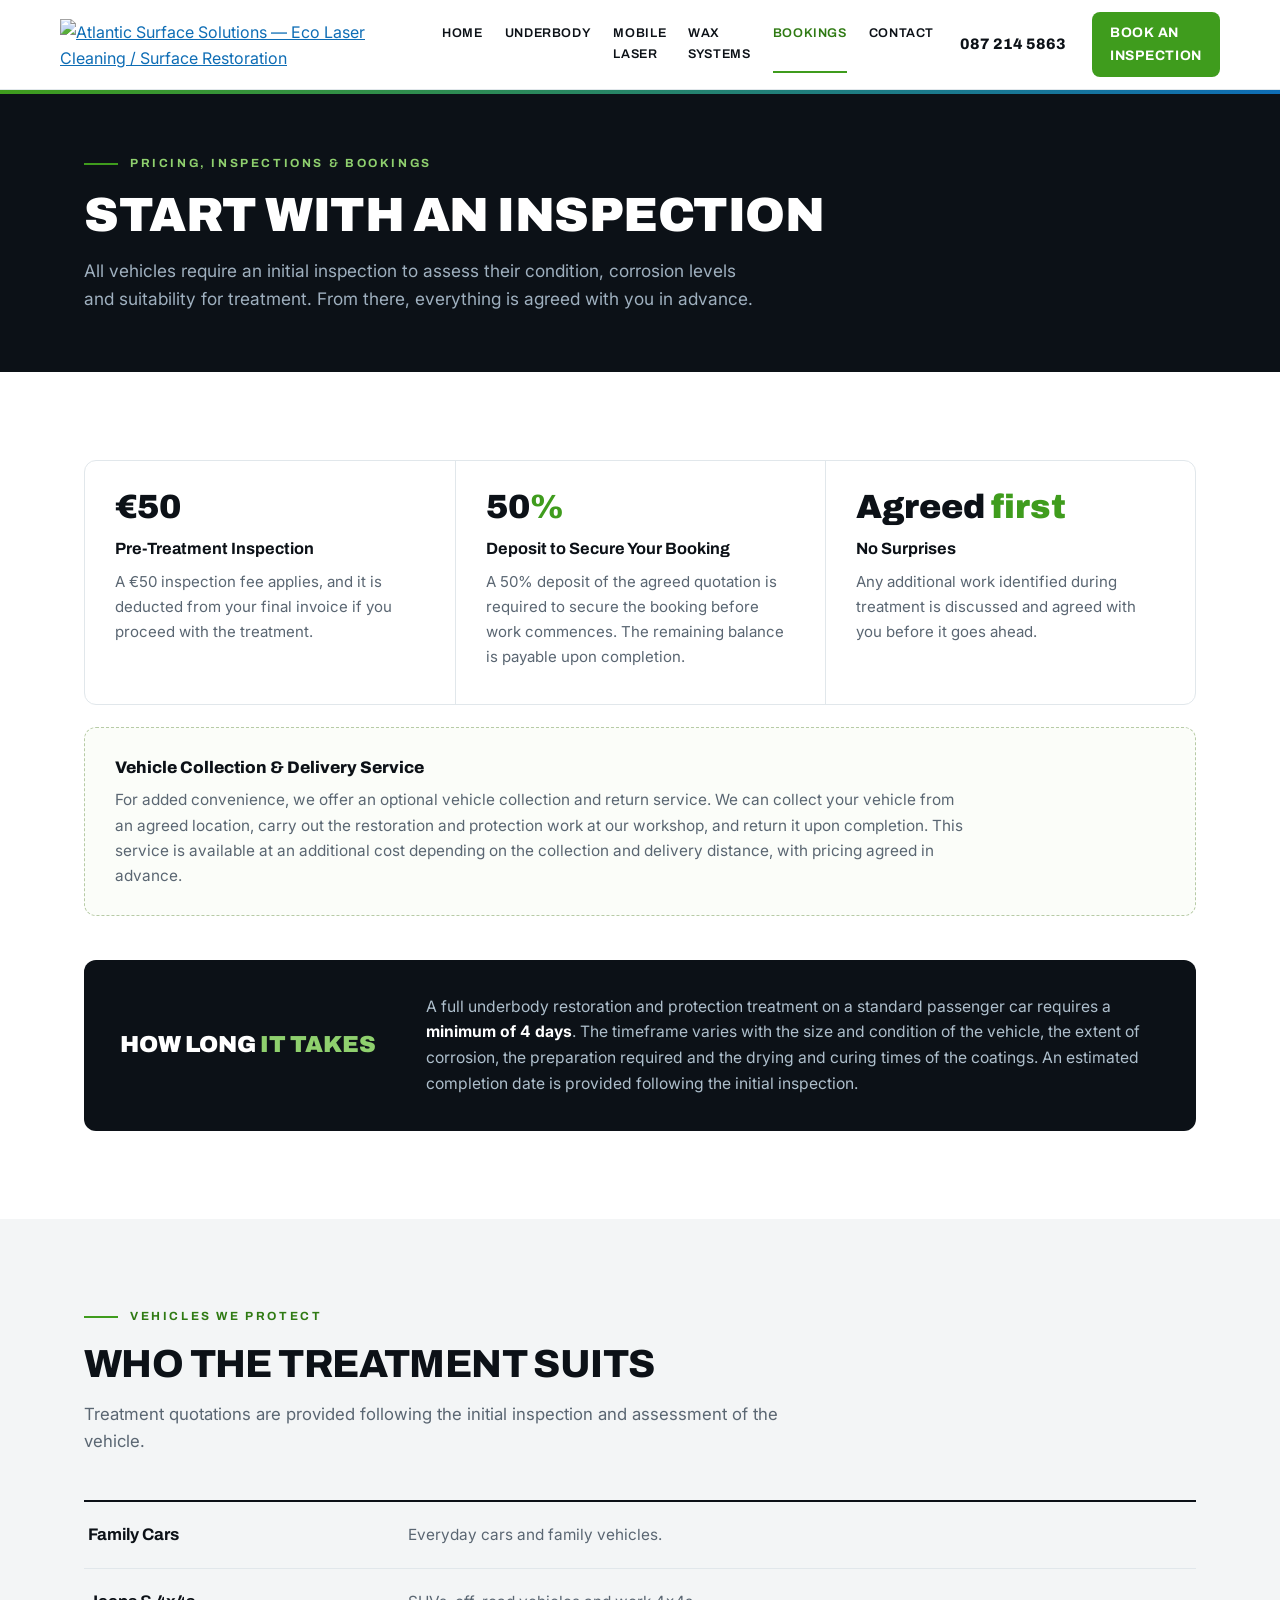
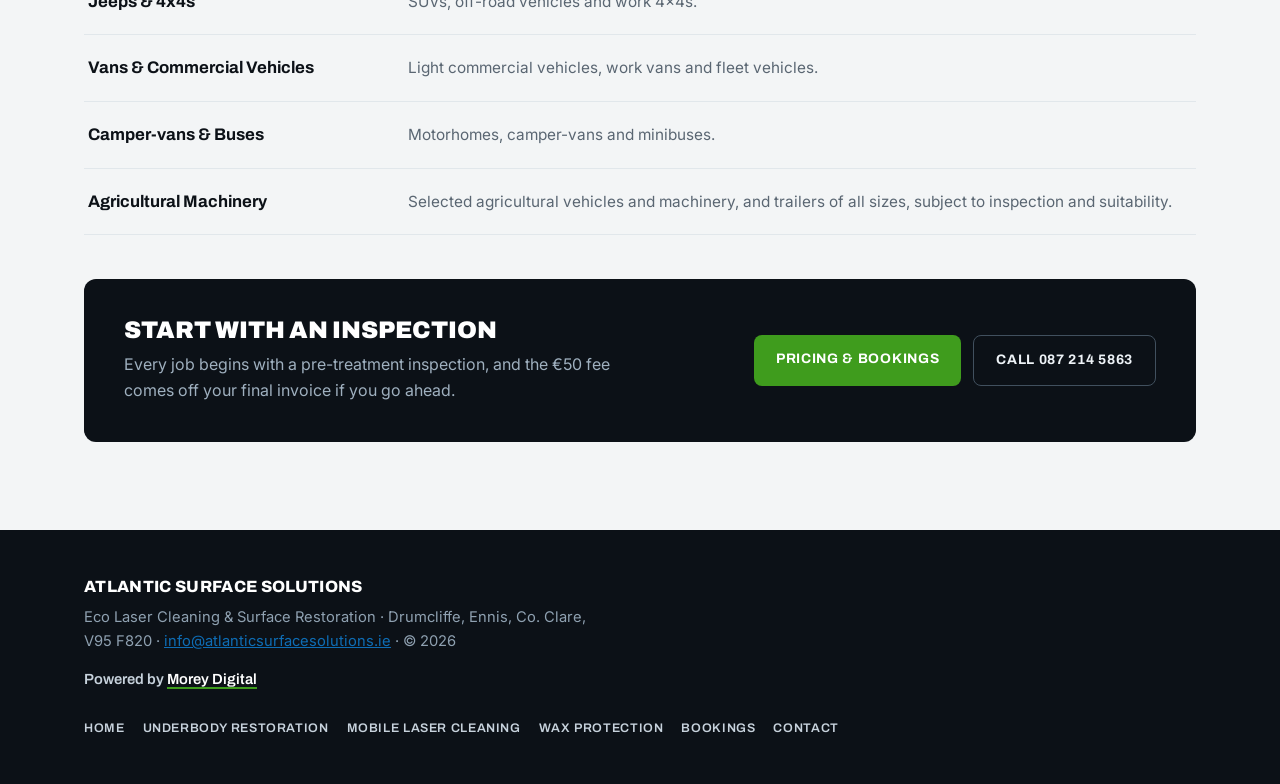
==== bookings.html @ b3c64bed "Add files via upload" ====
<!DOCTYPE html>
<html lang="en">
<head>
<meta charset="UTF-8" />
<meta name="viewport" content="width=device-width, initial-scale=1.0" />
<title>Pricing, Inspections & Bookings | Atlantic Surface Solutions</title>
<meta name="description" content="Start with a €50 pre-treatment inspection, deducted from your final invoice if you proceed. 50% deposit to secure your booking, balance on completion, and optional vehicle collection and delivery." />
<link rel="icon" href="assets/favicon.png" />
<link rel="preconnect" href="https://fonts.googleapis.com" />
<link rel="preconnect" href="https://fonts.gstatic.com" crossorigin />
<link href="https://fonts.googleapis.com/css2?family=Archivo:wght@600;700;800;900&family=Inter:wght@400;500;600&display=swap" rel="stylesheet" />
<link rel="stylesheet" href="styles.css" />
</head>
<body>

<header>
  <div class="wrap header-in">
    <a class="logo-link" href="index.html" aria-label="Atlantic Surface Solutions home">
      <img src="assets/logo.png" alt="Atlantic Surface Solutions — Eco Laser Cleaning / Surface Restoration" />
    </a>
    <div class="header-right">
      <nav>
        <a href="index.html">Home</a>
        <a href="underbody-restoration.html">Underbody</a>
        <a href="mobile-laser-cleaning.html">Mobile Laser</a>
        <a href="wax-protection.html">Wax Systems</a>
        <a href="bookings.html" class="active">Bookings</a>
        <a href="contact.html">Contact</a>
      </nav>
      <a class="header-call" href="tel:+353872145863">087 214 5863</a>
      <a class="btn btn-green btn-sm" href="bookings.html">Book an Inspection</a>
    </div>
  </div>
</header>

<main>

  <div class="page-hero">
    <div class="wrap">
      <div class="kicker">Pricing, Inspections &amp; Bookings</div>
      <h1>Start With an Inspection</h1>
      <p>All vehicles require an initial inspection to assess their condition, corrosion levels and suitability for treatment. From there, everything is agreed with you in advance.</p>
    </div>
  </div>

  <section>
    <div class="wrap">
      <div class="book-grid">
        <div class="book-cell">
          <div class="big">€50</div>
          <h3>Pre-Treatment Inspection</h3>
          <p>A €50 inspection fee applies, and it is deducted from your final invoice if you proceed with the treatment.</p>
        </div>
        <div class="book-cell">
          <div class="big">50<span>%</span></div>
          <h3>Deposit to Secure Your Booking</h3>
          <p>A 50% deposit of the agreed quotation is required to secure the booking before work commences. The remaining balance is payable upon completion.</p>
        </div>
        <div class="book-cell">
          <div class="big">Agreed <span>first</span></div>
          <h3>No Surprises</h3>
          <p>Any additional work identified during treatment is discussed and agreed with you before it goes ahead.</p>
        </div>
      </div>
      <div class="collect">
        <h3>Vehicle Collection &amp; Delivery Service</h3>
        <p>For added convenience, we offer an optional vehicle collection and return service. We can collect your vehicle from an agreed location, carry out the restoration and protection work at our workshop, and return it upon completion. This service is available at an additional cost depending on the collection and delivery distance, with pricing agreed in advance.</p>
      </div>
      <div class="time-band">
        <h3>How long <span>it takes</span></h3>
        <p>A full underbody restoration and protection treatment on a standard passenger car requires a <strong>minimum of 4 days</strong>. The timeframe varies with the size and condition of the vehicle, the extent of corrosion, the preparation required and the drying and curing times of the coatings. An estimated completion date is provided following the initial inspection.</p>
      </div>
    </div>
  </section>

  <section class="mist">
    <div class="wrap">
      <div class="section-head">
        <div class="kicker">Vehicles We Protect</div>
        <h2>Who the treatment suits</h2>
        <p>Treatment quotations are provided following the initial inspection and assessment of the vehicle.</p>
      </div>
      <div class="veh-list">
        <div class="veh-row"><h3>Family Cars</h3><p>Everyday cars and family vehicles.</p></div>
        <div class="veh-row"><h3>Jeeps &amp; 4x4s</h3><p>SUVs, off-road vehicles and work 4x4s.</p></div>
        <div class="veh-row"><h3>Vans &amp; Commercial Vehicles</h3><p>Light commercial vehicles, work vans and fleet vehicles.</p></div>
        <div class="veh-row"><h3>Camper-vans &amp; Buses</h3><p>Motorhomes, camper-vans and minibuses.</p></div>
        <div class="veh-row"><h3>Agricultural Machinery</h3><p>Selected agricultural vehicles and machinery, and trailers of all sizes, subject to inspection and suitability.</p></div>
      </div>
      <div style="margin-top:44px">
      <div class="cta-band">
        <div>
          <h3>Start with an inspection</h3>
          <p>Every job begins with a pre-treatment inspection, and the €50 fee comes off your final invoice if you go ahead.</p>
        </div>
        <div class="cta-actions">
          <a class="btn btn-green" href="bookings.html">Pricing &amp; Bookings</a>
          <a class="btn btn-outline" href="tel:+353872145863">Call 087 214 5863</a>
        </div>
      </div>
      </div>
    </div>
  </section>

</main>

<footer>
  <div class="wrap footer-in">
    <div>
      <div class="footer-brand">ATLANTIC SURFACE SOLUTIONS</div>
      <div class="footer-sub">Eco Laser Cleaning &amp; Surface Restoration · Drumcliffe, Ennis, Co. Clare, V95 F820 · <a href="mailto:info@atlanticsurfacesolutions.ie">info@atlanticsurfacesolutions.ie</a> · © 2026</div>
      <div class="powered">Powered by <a href="https://moreydigital.ie" target="_blank" rel="noopener">Morey Digital</a></div>
    </div>
    <nav class="footer-nav">
      <a href="index.html">Home</a>
      <a href="underbody-restoration.html">Underbody Restoration</a>
      <a href="mobile-laser-cleaning.html">Mobile Laser Cleaning</a>
      <a href="wax-protection.html">Wax Protection</a>
      <a href="bookings.html">Bookings</a>
      <a href="contact.html">Contact</a>
    </nav>
  </div>
</footer>

</body>
</html>
---- styles.css ----
:root{
  --ink:#0c1117;
  --ink-2:#12181f;
  --paper:#ffffff;
  --mist:#f3f5f6;
  --line:#e1e7eb;
  --line-dark:#26313c;
  --blue:#0e6db5;
  --blue-bright:#4aa8e0;
  --green:#3f9c1d;
  --green-d:#2f7a13;
  --green-bright:#8fd06e;
  --text:#2b333c;
  --muted:#5a6672;
  --maxw:1160px;
}
*{margin:0;padding:0;box-sizing:border-box}
html{scroll-behavior:smooth}
body{font-family:'Inter',system-ui,-apple-system,'Segoe UI',sans-serif;color:var(--text);line-height:1.65;background:var(--paper);-webkit-font-smoothing:antialiased}
h1,h2,h3{font-family:'Archivo',system-ui,sans-serif;color:var(--ink)}
img{display:block;max-width:100%}
a{color:var(--blue)}
.wrap{max-width:var(--maxw);margin:0 auto;padding:0 24px}
section{padding:88px 0}
.kicker{display:flex;align-items:center;gap:12px;font-family:'Archivo',sans-serif;font-weight:700;font-size:.74rem;letter-spacing:.22em;text-transform:uppercase;color:var(--green-d);margin-bottom:16px}
.kicker::before{content:"";width:34px;height:2px;background:var(--green)}
.section-head{max-width:700px;margin-bottom:44px}
.section-head h2{font-size:clamp(1.75rem,3.6vw,2.45rem);font-weight:800;letter-spacing:-.015em;line-height:1.12;text-transform:uppercase}
.section-head p{color:var(--muted);font-size:1.05rem;margin-top:14px}
.mist{background:var(--mist)}

/* Header */
header{position:sticky;top:0;z-index:60;background:rgba(255,255,255,.98);border-bottom:1px solid var(--line)}
.header-in{display:flex;align-items:center;justify-content:space-between;gap:20px;padding:12px 0}
.logo-link img{height:52px;width:auto}
.header-right{display:flex;align-items:center;gap:26px}
nav{display:flex;gap:22px}
nav a{font-family:'Archivo',sans-serif;font-weight:600;font-size:.79rem;letter-spacing:.05em;text-transform:uppercase;color:var(--ink);text-decoration:none;padding:6px 0;border-bottom:2px solid transparent}
nav a:hover{border-bottom-color:var(--green)}
nav a.active{border-bottom-color:var(--green);color:var(--green-d)}
.header-call{font-family:'Archivo',sans-serif;font-weight:800;font-size:.95rem;color:var(--ink);text-decoration:none;white-space:nowrap}
.header-call:hover{color:var(--blue)}
.btn{display:inline-block;font-family:'Archivo',sans-serif;font-weight:700;font-size:.86rem;letter-spacing:.05em;text-transform:uppercase;text-decoration:none;padding:13px 22px;border-radius:8px;transition:background .15s ease,color .15s ease,border-color .15s ease}
.btn-green{background:var(--green);color:#fff}
.btn-green:hover{background:var(--green-d)}
.btn-sm{padding:10px 18px}
.btn-outline{border:1.5px solid #41505e;color:#eef3f7}
.btn-outline:hover{border-color:var(--green-bright);color:#fff}
.btn-dark{background:var(--ink);color:#fff}
.btn-dark:hover{background:var(--ink-2)}
@media (max-width:1060px){ nav{display:none} }
@media (max-width:560px){ .header-call{display:none} .logo-link img{height:42px} }

/* Hero (home) */
.hero{background:var(--ink);color:#c7d2dc;position:relative}
.hero::before{content:"";position:absolute;top:0;left:0;right:0;height:4px;background:linear-gradient(90deg,var(--green) 0%,var(--blue) 100%)}
.hero-grid{display:grid;grid-template-columns:1.02fr .98fr;gap:52px;align-items:center;padding:72px 0 64px}
@media (max-width:920px){ .hero-grid{grid-template-columns:1fr;padding:56px 0 48px} }
.hero .kicker{color:var(--green-bright)}
.hero h1{color:#fff;font-size:clamp(2.3rem,4.6vw,3.5rem);font-weight:900;letter-spacing:-.01em;line-height:1.04;text-transform:uppercase;margin-bottom:20px}
.hero h1 .g{color:var(--green-bright)}
.hero h1 .b{color:var(--blue-bright)}
.hero .lede{font-size:1.14rem;color:#e6edf3;margin-bottom:14px;max-width:540px}
.hero p.body{color:#9fb0bf;max-width:540px;margin-bottom:30px}
.cta-row{display:flex;gap:12px;flex-wrap:wrap}
.hero-photo-frame{position:relative}
.hero-photo-frame::after{content:"";position:absolute;inset:0;transform:translate(14px,14px);border:2px solid var(--green);border-radius:12px;z-index:0}
.hero-photo{position:relative;z-index:1;width:100%;height:100%;max-height:480px;object-fit:cover;border-radius:12px}
.hero-stats{display:flex;border-top:1px solid var(--line-dark);padding:26px 0 34px;flex-wrap:wrap}
.stat{flex:1;min-width:180px;padding-right:28px}
.stat + .stat{border-left:1px solid var(--line-dark);padding-left:28px}
@media (max-width:700px){ .stat + .stat{border-left:none;padding-left:0} .stat{padding-bottom:14px} }
.stat .num{font-family:'Archivo',sans-serif;font-weight:900;font-size:1.65rem;color:#fff;line-height:1.1}
.stat .num em{font-style:normal;color:var(--green-bright)}
.stat .lbl{font-size:.88rem;color:#8fa1b1;margin-top:3px}

/* Page hero (inner pages) */
.page-hero{background:var(--ink);color:#c7d2dc;position:relative;padding:64px 0 58px}
.page-hero::before{content:"";position:absolute;top:0;left:0;right:0;height:4px;background:linear-gradient(90deg,var(--green) 0%,var(--blue) 100%)}
.page-hero .kicker{color:var(--green-bright)}
.page-hero h1{color:#fff;font-size:clamp(2rem,4.2vw,3rem);font-weight:900;letter-spacing:-.01em;line-height:1.06;text-transform:uppercase;margin-bottom:16px;max-width:820px}
.page-hero p{color:#9fb0bf;font-size:1.08rem;max-width:680px}
.page-hero-grid{display:grid;grid-template-columns:1.05fr .95fr;gap:48px;align-items:center}
@media (max-width:920px){ .page-hero-grid{grid-template-columns:1fr} }
.page-hero-photo{width:100%;height:300px;object-fit:cover;border-radius:12px;border:1px solid var(--line-dark)}

/* Why */
.why-grid{display:grid;grid-template-columns:repeat(4,1fr);border:1px solid var(--line);border-radius:12px;overflow:hidden}
@media (max-width:960px){.why-grid{grid-template-columns:repeat(2,1fr)}}
@media (max-width:560px){.why-grid{grid-template-columns:1fr}}
.why-cell{padding:28px 26px;background:#fff}
.why-cell + .why-cell{border-left:1px solid var(--line)}
@media (max-width:960px){ .why-cell + .why-cell{border-left:none} .why-cell{border-top:1px solid var(--line)} .why-cell:nth-child(-n+2){border-top:none} .why-cell:nth-child(even){border-left:1px solid var(--line)} }
@media (max-width:560px){ .why-cell{border-top:1px solid var(--line)} .why-cell:first-child{border-top:none} .why-cell:nth-child(even){border-left:none} }
.why-cell svg{width:30px;height:30px;stroke:var(--green-d);margin-bottom:14px}
.why-cell h3{font-size:1rem;font-weight:700;margin-bottom:7px}
.why-cell p{font-size:.93rem;color:var(--muted)}

/* Services */
.svc-grid{display:grid;grid-template-columns:1fr 1fr;gap:26px}
@media (max-width:880px){.svc-grid{grid-template-columns:1fr}}
.svc{background:#fff;border:1px solid var(--line);border-radius:12px;overflow:hidden}
.svc-photo{width:100%;height:230px;object-fit:cover}
.svc-body{padding:28px 30px 32px}
.svc .tag{display:inline-block;font-family:'Archivo',sans-serif;font-weight:700;font-size:.7rem;letter-spacing:.16em;text-transform:uppercase;padding:5px 11px;border-radius:5px;margin-bottom:13px}
.tag-workshop{background:#e9f4e2;color:var(--green-d)}
.tag-mobile{background:#e4f0f9;color:var(--blue)}
.svc h3{font-size:1.32rem;font-weight:800;letter-spacing:-.01em;margin-bottom:8px}
.svc-body > p{color:var(--muted);margin-bottom:18px;font-size:.98rem}
.checklist{list-style:none}
.checklist li{padding:8px 0 8px 30px;position:relative;border-bottom:1px solid #eef1f3;font-size:.97rem}
.checklist li:last-child{border-bottom:none}
.checklist li::before{content:"";position:absolute;left:0;top:11px;width:17px;height:17px;background:url("data:image/svg+xml,%3Csvg xmlns='http://www.w3.org/2000/svg' viewBox='0 0 24 24' fill='none' stroke='%233f9c1d' stroke-width='3.4' stroke-linecap='round' stroke-linejoin='round'%3E%3Cpath d='M4 12.5l5 5L20 6.5'/%3E%3C/svg%3E") no-repeat center/contain}
.more-link{display:inline-block;margin-top:18px;font-family:'Archivo',sans-serif;font-weight:700;font-size:.84rem;letter-spacing:.05em;text-transform:uppercase;color:var(--green-d);text-decoration:none}
.more-link:hover{color:var(--ink)}

/* Process */
.process-grid{display:grid;grid-template-columns:.85fr 1.15fr;gap:56px;align-items:start}
@media (max-width:920px){.process-grid{grid-template-columns:1fr}}
.process-side{position:sticky;top:96px}
@media (max-width:920px){.process-side{position:static}}
.cert{margin-top:26px;background:var(--ink);color:#c7d2dc;border-radius:12px;padding:26px 28px}
.cert h3{color:#fff;font-size:1.08rem;font-weight:800;margin-bottom:9px}
.cert h3 span{color:var(--green-bright)}
.cert p{font-size:.95rem}
.cert p + p{margin-top:9px}
.steps{border-top:1px solid var(--line)}
.step{display:flex;gap:22px;padding:20px 4px;border-bottom:1px solid var(--line);align-items:baseline}
.step-num{font-family:'Archivo',sans-serif;font-weight:900;font-size:1.45rem;color:var(--green);line-height:1;min-width:52px}
.step h3{font-size:1.03rem;font-weight:700;margin-bottom:3px}
.step p{font-size:.94rem;color:var(--muted)}

/* Wax */
.wax-grid{display:grid;grid-template-columns:repeat(3,1fr);border-top:2px solid var(--ink)}
@media (max-width:880px){.wax-grid{grid-template-columns:1fr}}
.wax-cell{padding:28px 28px 8px 0}
.wax-cell + .wax-cell{border-left:1px solid var(--line);padding-left:28px}
@media (max-width:880px){ .wax-cell + .wax-cell{border-left:none;padding-left:0;border-top:1px solid var(--line)} }
.wax-cell .stage-num{font-family:'Archivo',sans-serif;font-weight:900;font-size:2rem;color:var(--line);line-height:1}
.wax-cell .stage{font-family:'Archivo',sans-serif;font-weight:700;font-size:.72rem;letter-spacing:.16em;text-transform:uppercase;color:var(--green-d);margin:10px 0 6px}
.wax-cell h3{font-size:1.14rem;font-weight:800;margin-bottom:9px}
.wax-cell p{font-size:.95rem;color:var(--muted)}
.note-grid{display:grid;grid-template-columns:1fr 1fr;gap:26px;margin-top:42px}
@media (max-width:760px){.note-grid{grid-template-columns:1fr}}
.note{background:#fff;border:1px solid var(--line);border-radius:12px;padding:26px 28px}
.note.plain{background:var(--mist);border:none}
.note h3{font-size:1.05rem;font-weight:800;margin-bottom:9px}
.note p{font-size:.95rem;color:var(--muted)}
.note p + p{margin-top:9px}
.note strong{color:var(--ink)}

/* Vehicles */
.veh-list{border-top:2px solid var(--ink)}
.veh-row{display:grid;grid-template-columns:300px 1fr;gap:20px;padding:19px 4px;border-bottom:1px solid var(--line);align-items:baseline}
@media (max-width:700px){.veh-row{grid-template-columns:1fr;gap:2px}}
.veh-row h3{font-size:1.05rem;font-weight:700}
.veh-row p{color:var(--muted);font-size:.96rem}
.time-band{margin-top:44px;background:var(--ink);border-radius:12px;padding:34px 36px;display:grid;grid-template-columns:280px 1fr;gap:26px;align-items:center}
@media (max-width:760px){.time-band{grid-template-columns:1fr}}
.time-band h3{color:#fff;font-size:1.45rem;font-weight:900;text-transform:uppercase;line-height:1.15}
.time-band h3 span{color:var(--green-bright)}
.time-band p{color:#aebfcc;font-size:.98rem}
.time-band strong{color:#fff}

/* Bookings */
.book-grid{display:grid;grid-template-columns:repeat(3,1fr);border:1px solid var(--line);border-radius:12px;overflow:hidden;background:#fff}
@media (max-width:880px){.book-grid{grid-template-columns:1fr}}
.book-cell{padding:30px 30px 34px}
.book-cell + .book-cell{border-left:1px solid var(--line)}
@media (max-width:880px){ .book-cell + .book-cell{border-left:none;border-top:1px solid var(--line)} }
.book-cell .big{font-family:'Archivo',sans-serif;font-weight:900;font-size:2.1rem;color:var(--ink);line-height:1;margin-bottom:12px}
.book-cell .big span{color:var(--green)}
.book-cell h3{font-size:1.02rem;font-weight:700;margin-bottom:7px}
.book-cell p{font-size:.94rem;color:var(--muted)}
.collect{margin-top:22px;border:1.5px dashed #b7cba6;border-radius:12px;padding:26px 30px;background:#fbfdf9}
.collect h3{font-size:1.05rem;font-weight:800;margin-bottom:6px}
.collect p{color:var(--muted);font-size:.96rem;max-width:860px}

/* CTA band */
.cta-band{background:var(--ink);border-radius:12px;padding:38px 40px;display:flex;justify-content:space-between;align-items:center;gap:24px;flex-wrap:wrap}
.cta-band h3{color:#fff;font-size:1.5rem;font-weight:900;text-transform:uppercase;line-height:1.15}
.cta-band p{color:#9fb0bf;margin-top:6px;max-width:520px}
.cta-band .cta-actions{display:flex;gap:12px;flex-wrap:wrap}

/* Contact */
.contact-grid{display:grid;grid-template-columns:1fr 1fr;gap:26px}
@media (max-width:760px){.contact-grid{grid-template-columns:1fr}}
.contact-card{background:var(--ink);color:#c7d2dc;border-radius:12px;padding:34px}
.contact-card h3{color:#fff;font-size:1.25rem;font-weight:800;margin-bottom:16px}
.contact-card .addr{font-size:1.06rem;color:#fff;font-weight:600;line-height:1.55;margin-bottom:16px}
.contact-card .call-line{font-size:1.02rem;margin-bottom:16px}
.contact-card a{color:var(--green-bright);font-weight:700;text-decoration:none}
.contact-card a:hover{color:#fff}
.contact-card p.note{font-size:.95rem;color:#9fb0bf}
.contact-side{background:var(--mist);border-radius:12px;padding:34px}
.contact-side h3{font-size:1.12rem;font-weight:800;margin-bottom:14px}
.next-steps{list-style:none;counter-reset:ns}
.next-steps li{counter-increment:ns;padding:10px 0 10px 44px;position:relative;color:var(--muted);font-size:.96rem;border-bottom:1px solid var(--line)}
.next-steps li:last-child{border-bottom:none}
.next-steps li::before{content:counter(ns);position:absolute;left:0;top:9px;width:28px;height:28px;border-radius:50%;background:var(--ink);color:#fff;font-family:'Archivo',sans-serif;font-weight:800;font-size:.85rem;display:flex;align-items:center;justify-content:center}

/* Two-column text */
.two-col{display:grid;grid-template-columns:1fr 1fr;gap:26px}
@media (max-width:760px){.two-col{grid-template-columns:1fr}}
.prose p{color:var(--muted);font-size:1rem}
.prose p + p{margin-top:12px}
.prose strong{color:var(--ink)}

/* Footer */
footer{background:var(--ink);color:#8fa1b1;padding:44px 0 38px;font-size:.92rem}
.footer-in{display:flex;justify-content:space-between;gap:18px;flex-wrap:wrap;align-items:flex-start}
.footer-brand{font-family:'Archivo',sans-serif;font-weight:800;color:#fff;font-size:1.02rem;letter-spacing:.02em}
.footer-sub{margin-top:4px;max-width:520px}
.footer-nav{display:flex;gap:18px;flex-wrap:wrap;margin-top:2px}
.footer-nav a{color:#c7d2dc;text-decoration:none;font-family:'Archivo',sans-serif;font-weight:600;font-size:.78rem;letter-spacing:.05em;text-transform:uppercase}
.footer-nav a:hover{color:#fff}
.powered{font-family:'Archivo',sans-serif;font-weight:600;color:#c7d2dc;margin-top:14px}
.powered a{color:#fff;text-decoration:none;border-bottom:2px solid var(--green)}
.powered a:hover{color:var(--green-bright)}
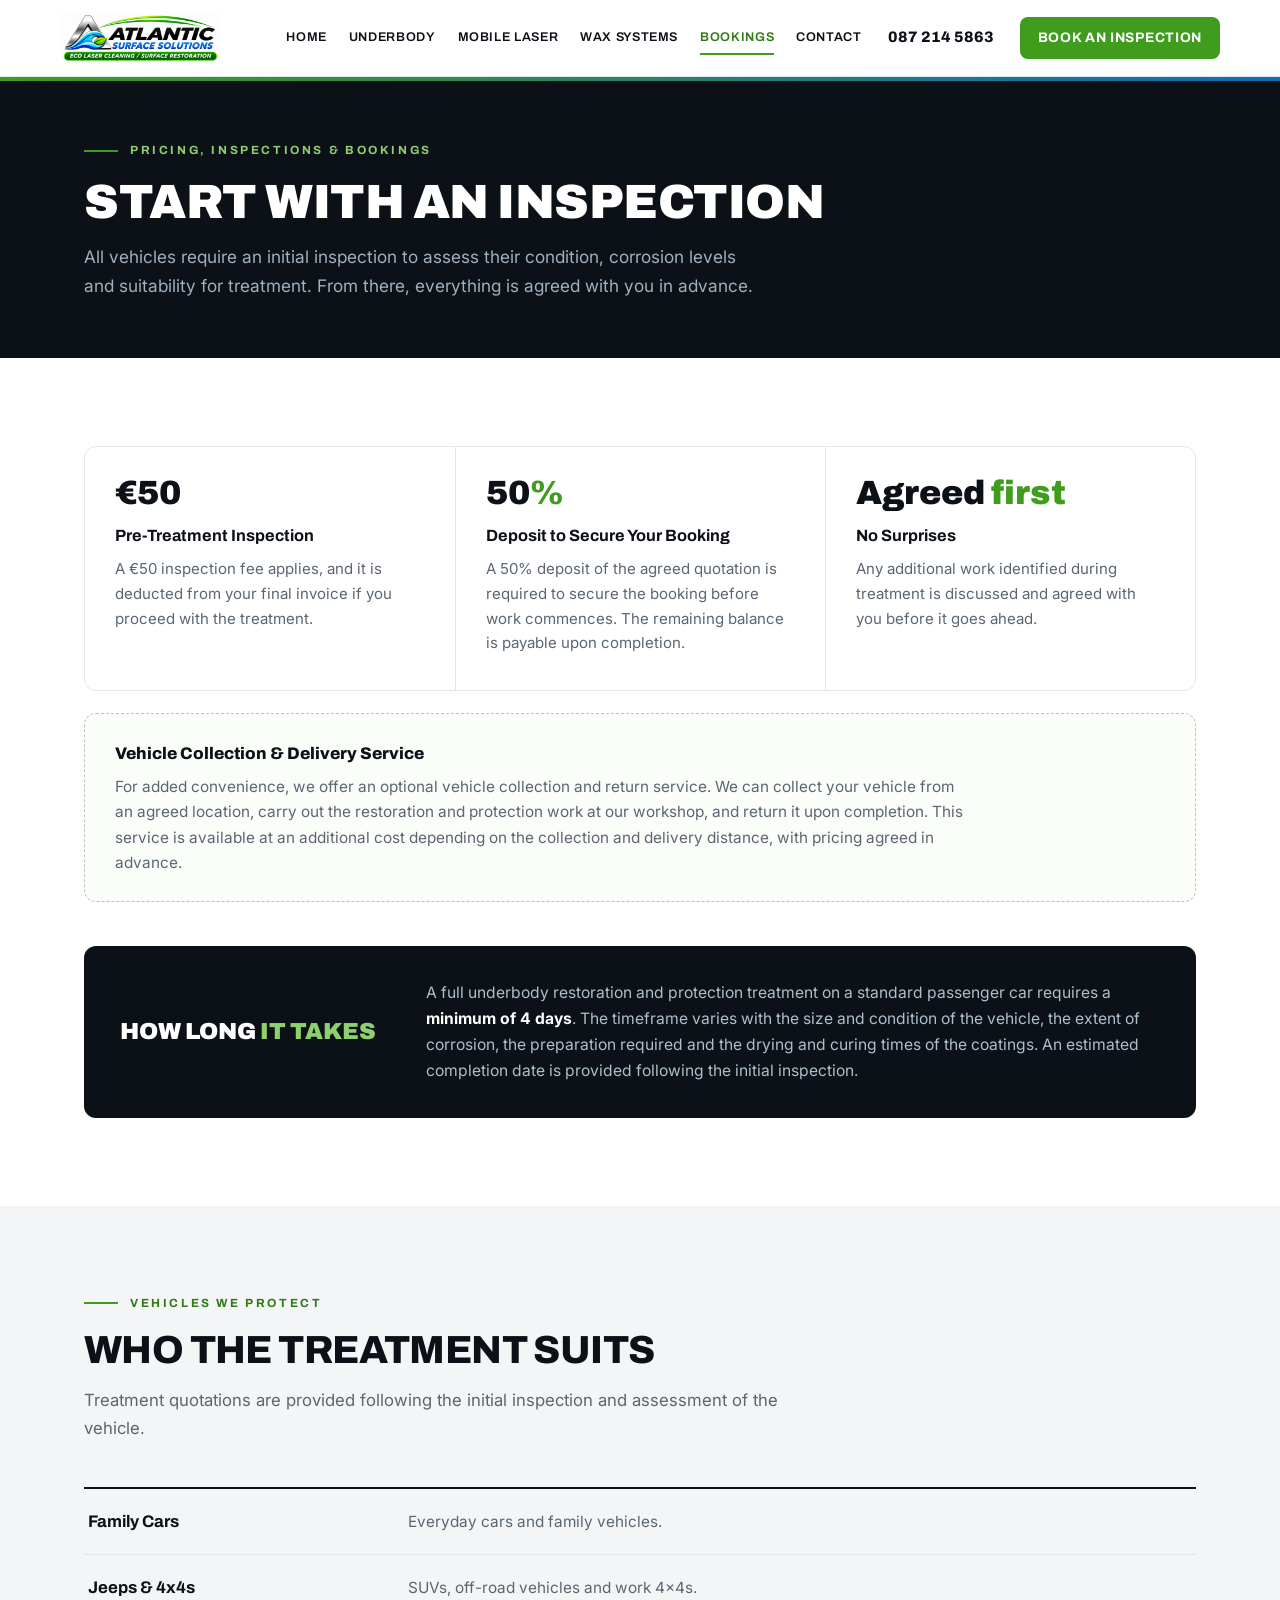
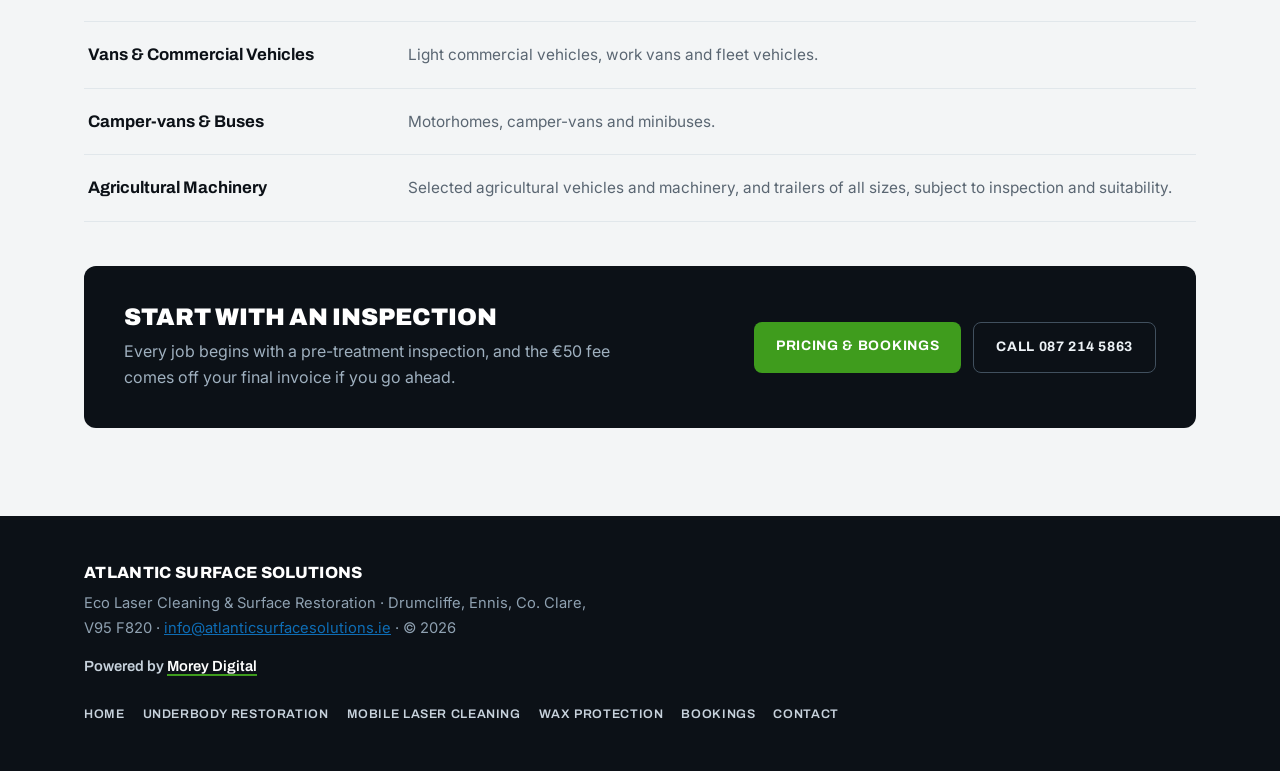
==== commit 73490f45: "Add files via upload" ====
--- a/bookings.html
+++ b/bookings.html
@@ -19,7 +19,7 @@
       <img src="assets/logo.png" alt="Atlantic Surface Solutions — Eco Laser Cleaning / Surface Restoration" />
     </a>
     <div class="header-right">
-      <nav>
+      <nav id="siteNav">
         <a href="index.html">Home</a>
         <a href="underbody-restoration.html">Underbody</a>
         <a href="mobile-laser-cleaning.html">Mobile Laser</a>
@@ -27,6 +27,7 @@
         <a href="bookings.html" class="active">Bookings</a>
         <a href="contact.html">Contact</a>
       </nav>
+      <button class="menu-btn" type="button" aria-label="Open menu" aria-expanded="false" aria-controls="siteNav"><span></span><span></span><span></span></button>
       <a class="header-call" href="tel:+353872145863">087 214 5863</a>
       <a class="btn btn-green btn-sm" href="bookings.html">Book an Inspection</a>
     </div>
@@ -122,5 +123,24 @@
   </div>
 </footer>
 
+<script>
+(function () {
+  var btn = document.querySelector('.menu-btn'), hdr = document.querySelector('header');
+  if (!btn || !hdr) return;
+  btn.addEventListener('click', function () {
+    var open = hdr.classList.toggle('open');
+    btn.setAttribute('aria-expanded', open ? 'true' : 'false');
+    btn.setAttribute('aria-label', open ? 'Close menu' : 'Open menu');
+  });
+  hdr.querySelectorAll('nav a').forEach(function (a) {
+    a.addEventListener('click', function () {
+      hdr.classList.remove('open');
+      btn.setAttribute('aria-expanded', 'false');
+      btn.setAttribute('aria-label', 'Open menu');
+    });
+  });
+})();
+</script>
+
 </body>
 </html>
--- a/styles.css
+++ b/styles.css
@@ -40,6 +40,11 @@
 nav a.active{border-bottom-color:var(--green);color:var(--green-d)}
 .header-call{font-family:'Archivo',sans-serif;font-weight:800;font-size:.95rem;color:var(--ink);text-decoration:none;white-space:nowrap}
 .header-call:hover{color:var(--blue)}
+.menu-btn{display:none;background:none;border:0;cursor:pointer;padding:10px 2px}
+.menu-btn span{display:block;width:24px;height:2px;background:var(--ink);margin:5px 0;transition:transform .18s ease,opacity .18s ease}
+header.open .menu-btn span:nth-child(1){transform:translateY(7px) rotate(45deg)}
+header.open .menu-btn span:nth-child(2){opacity:0}
+header.open .menu-btn span:nth-child(3){transform:translateY(-7px) rotate(-45deg)}
 .btn{display:inline-block;font-family:'Archivo',sans-serif;font-weight:700;font-size:.86rem;letter-spacing:.05em;text-transform:uppercase;text-decoration:none;padding:13px 22px;border-radius:8px;transition:background .15s ease,color .15s ease,border-color .15s ease}
 .btn-green{background:var(--green);color:#fff}
 .btn-green:hover{background:var(--green-d)}
@@ -48,8 +53,14 @@
 .btn-outline:hover{border-color:var(--green-bright);color:#fff}
 .btn-dark{background:var(--ink);color:#fff}
 .btn-dark:hover{background:var(--ink-2)}
-@media (max-width:1060px){ nav{display:none} }
-@media (max-width:560px){ .header-call{display:none} .logo-link img{height:42px} }
+@media (max-width:1060px){
+  .menu-btn{display:block}
+  header nav{display:none}
+  header.open nav{display:flex;position:absolute;top:100%;left:0;right:0;background:#fff;flex-direction:column;gap:0;padding:8px 20px 14px;border-bottom:1px solid var(--line);box-shadow:0 18px 30px rgba(10,25,40,.08);z-index:70}
+  header.open nav a{padding:11px 0;border-bottom:1px solid var(--line)}
+  header.open nav a:last-child{border-bottom:none}
+}
+@media (max-width:560px){ .header-call{display:none} .header-right .btn{display:none} .logo-link img{height:42px} }
 
 /* Hero (home) */
 .hero{background:var(--ink);color:#c7d2dc;position:relative}
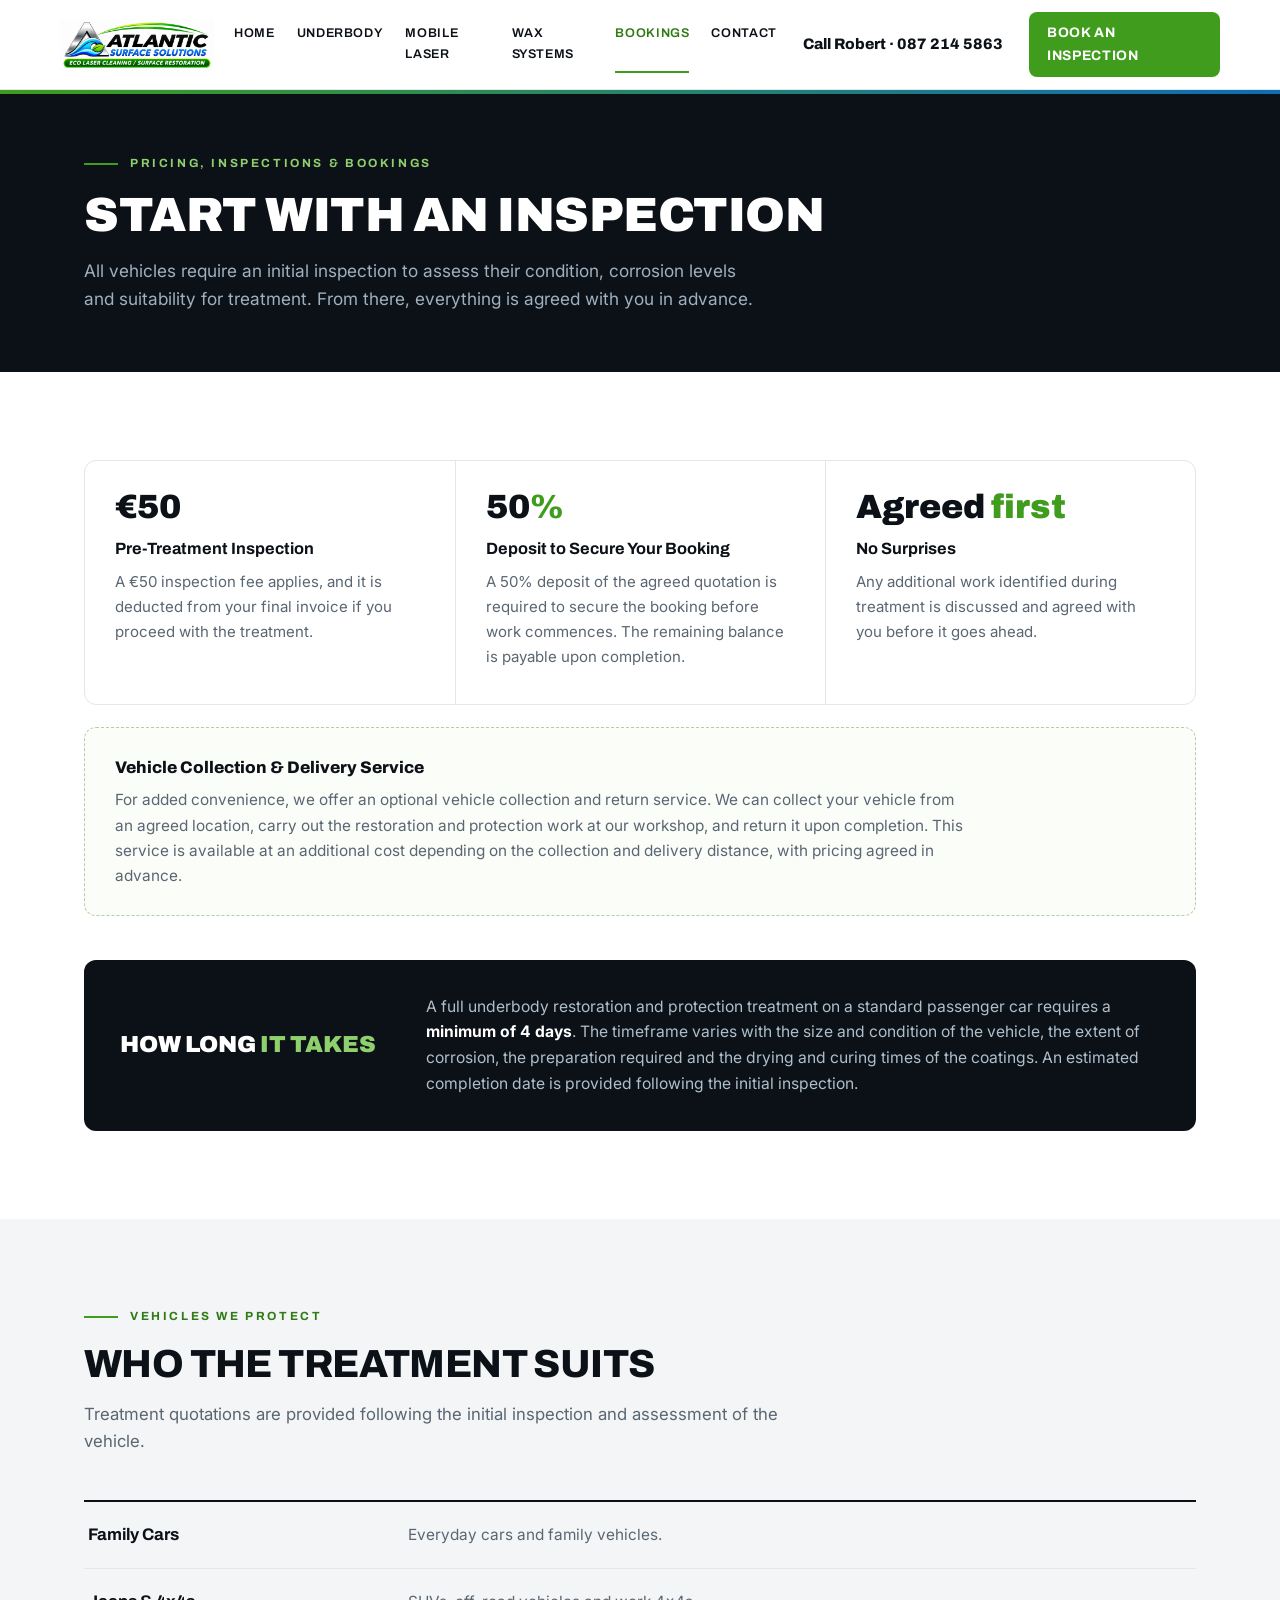
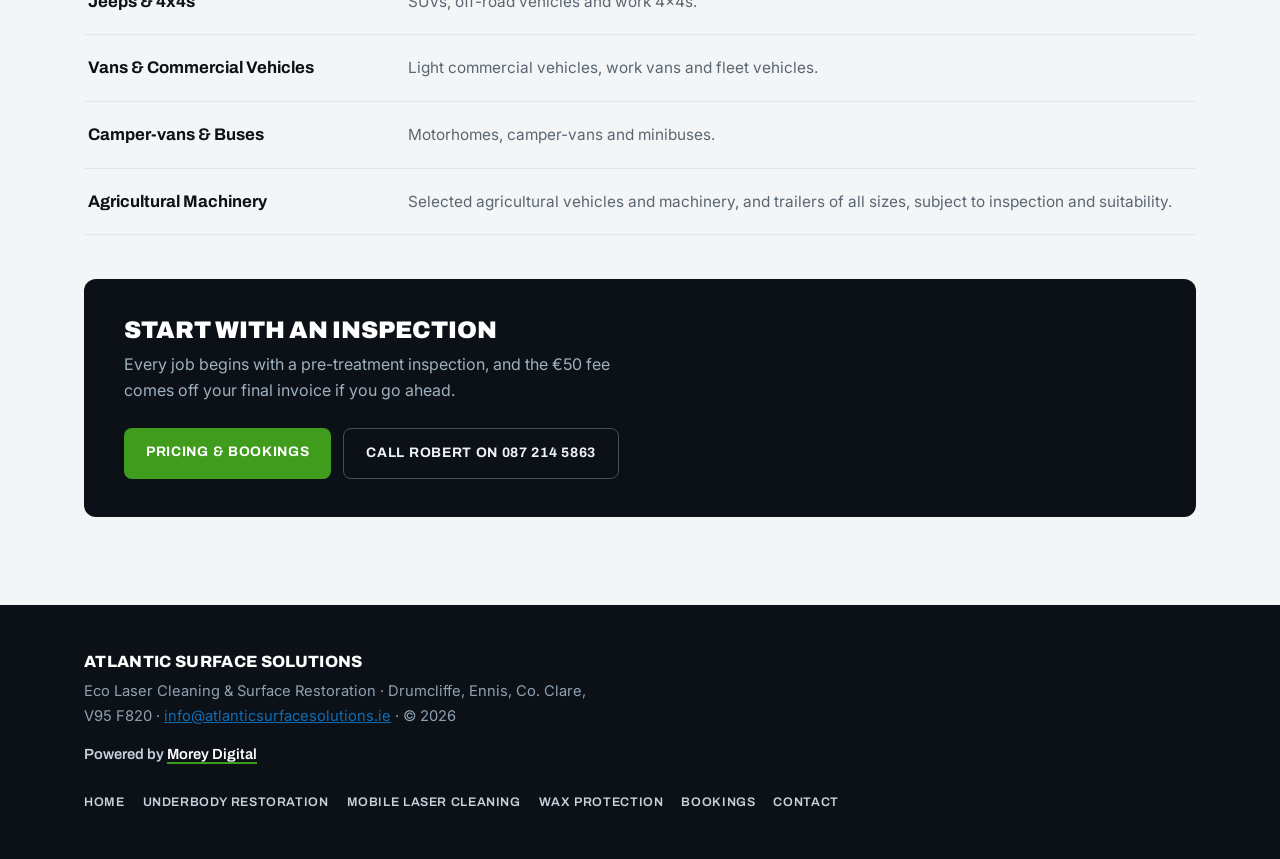
==== commit d5d13985: "Robert's feedback: name on phone lines, two services highlighted on homepage" ====
--- a/bookings.html
+++ b/bookings.html
@@ -28,7 +28,7 @@
         <a href="contact.html">Contact</a>
       </nav>
       <button class="menu-btn" type="button" aria-label="Open menu" aria-expanded="false" aria-controls="siteNav"><span></span><span></span><span></span></button>
-      <a class="header-call" href="tel:+353872145863">087 214 5863</a>
+      <a class="header-call" href="tel:+353872145863">Call Robert · 087 214 5863</a>
       <a class="btn btn-green btn-sm" href="bookings.html">Book an Inspection</a>
     </div>
   </div>
@@ -96,7 +96,7 @@
         </div>
         <div class="cta-actions">
           <a class="btn btn-green" href="bookings.html">Pricing &amp; Bookings</a>
-          <a class="btn btn-outline" href="tel:+353872145863">Call 087 214 5863</a>
+          <a class="btn btn-outline" href="tel:+353872145863">Call Robert on 087 214 5863</a>
         </div>
       </div>
       </div>
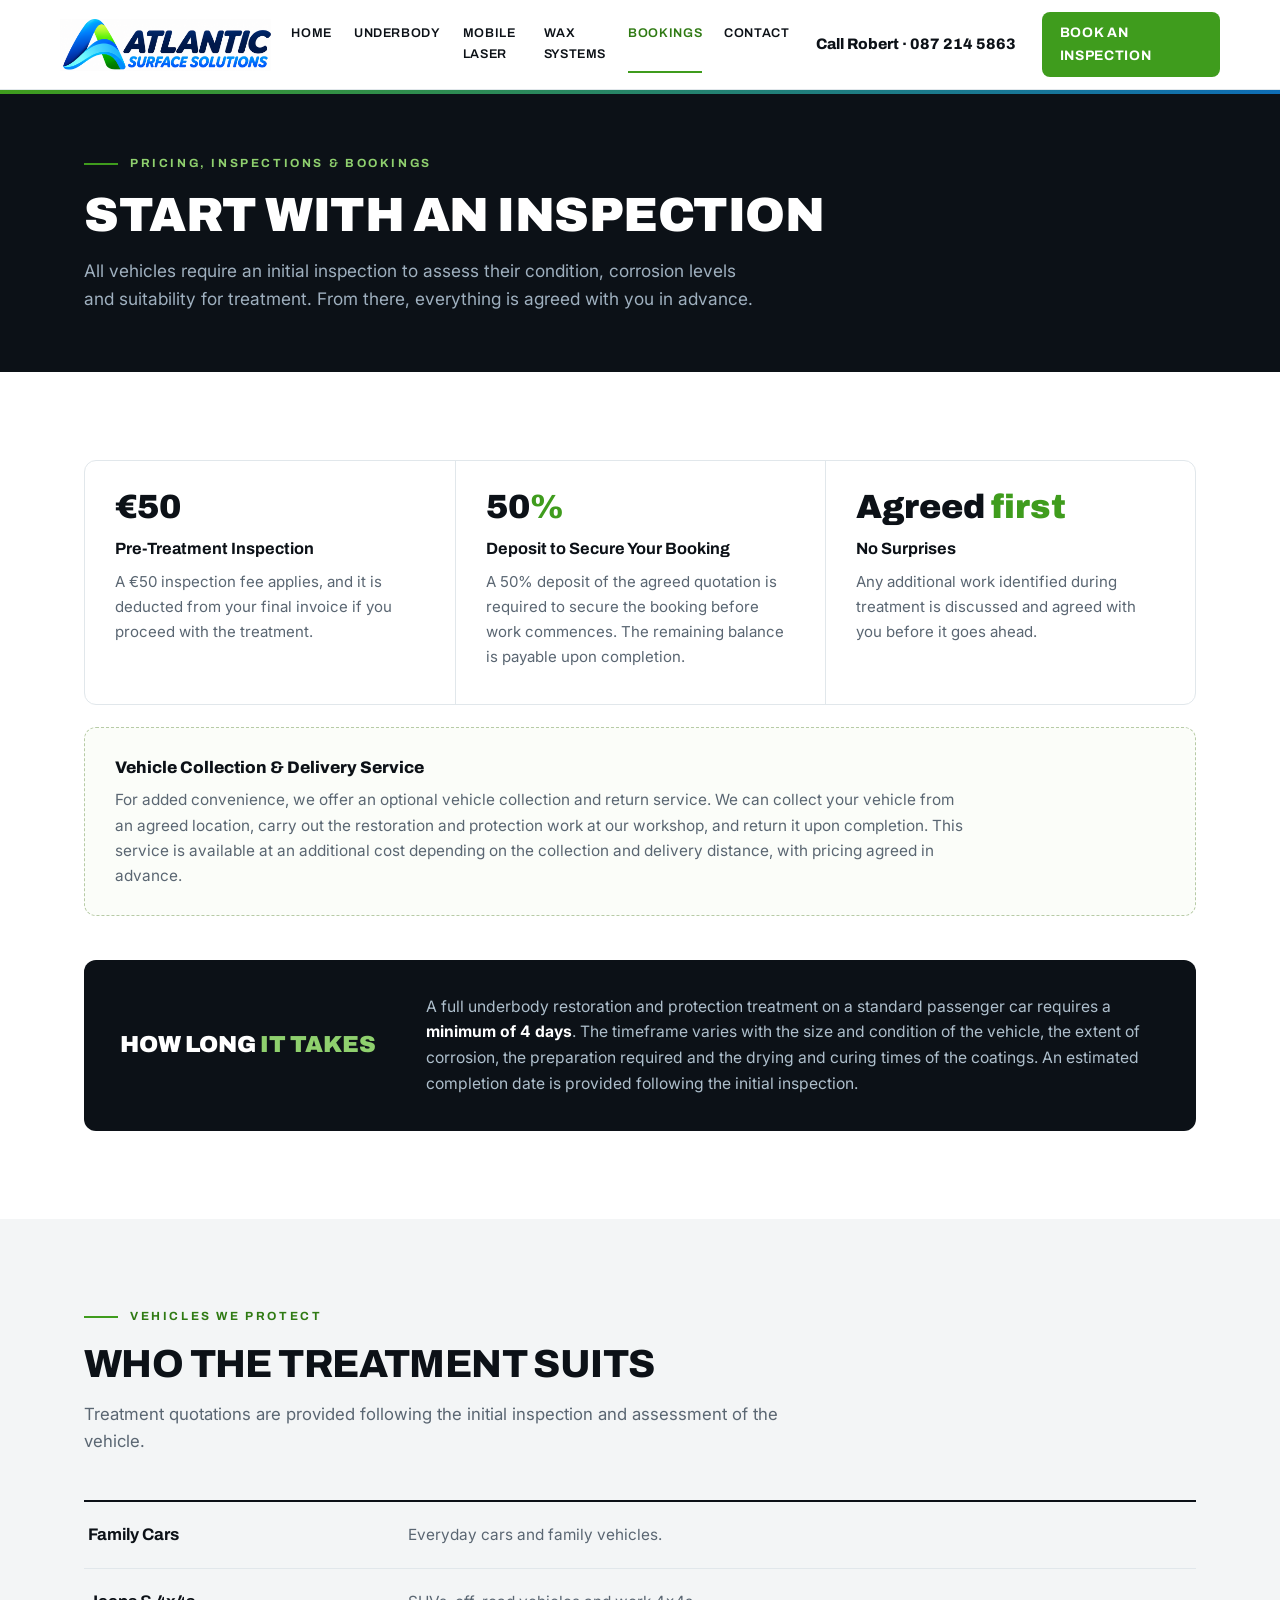
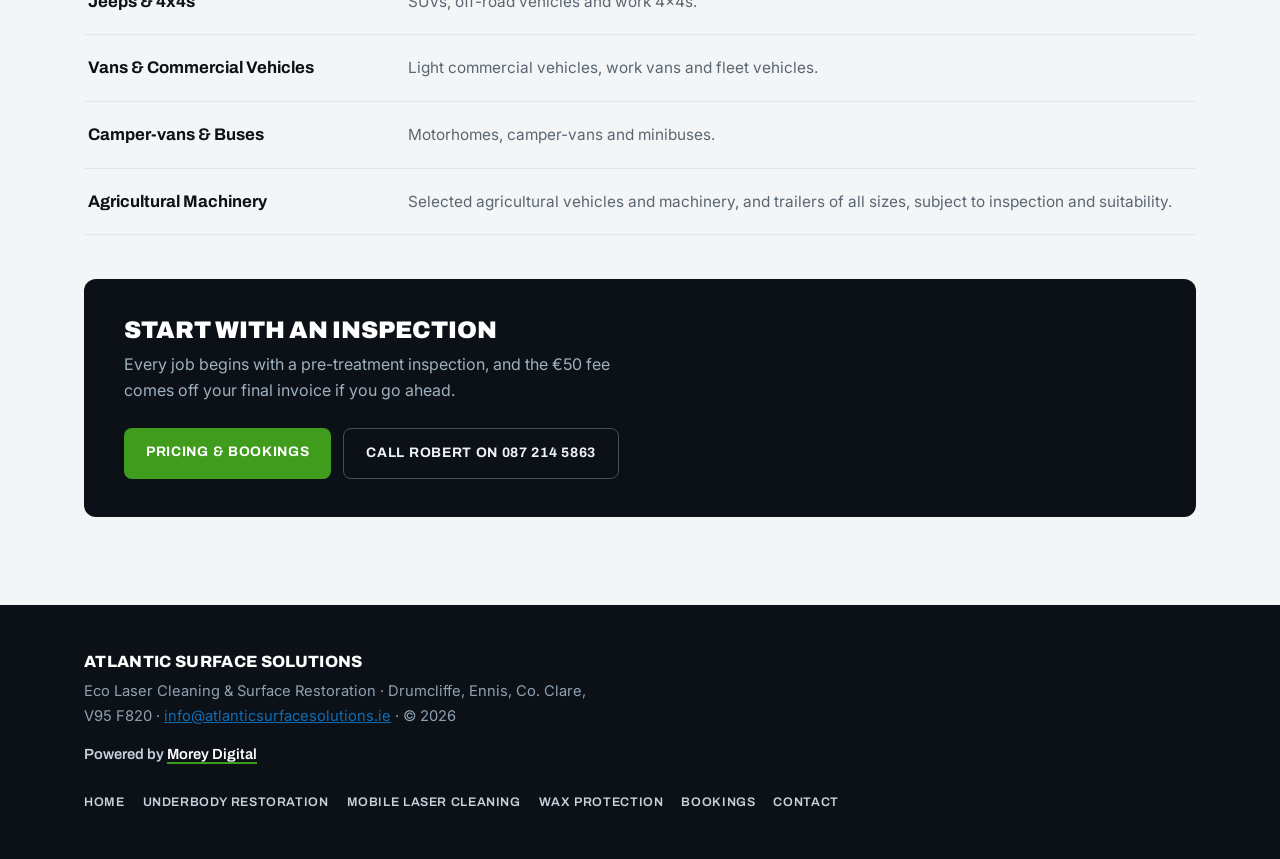
==== commit 94551355: "Mobile fixes: clearer menu button, call link in menu, headline sizes" ====
--- a/bookings.html
+++ b/bookings.html
@@ -26,8 +26,9 @@
         <a href="wax-protection.html">Wax Systems</a>
         <a href="bookings.html" class="active">Bookings</a>
         <a href="contact.html">Contact</a>
+        <a class="nav-call" href="tel:+353872145863">Call Robert · 087 214 5863</a>
       </nav>
-      <button class="menu-btn" type="button" aria-label="Open menu" aria-expanded="false" aria-controls="siteNav"><span></span><span></span><span></span></button>
+      <button class="menu-btn" type="button" aria-label="Open menu" aria-expanded="false" aria-controls="siteNav"><span class="mb-label">Menu</span><span class="mb-bars"><span></span><span></span><span></span></span></button>
       <a class="header-call" href="tel:+353872145863">Call Robert · 087 214 5863</a>
       <a class="btn btn-green btn-sm" href="bookings.html">Book an Inspection</a>
     </div>
--- a/styles.css
+++ b/styles.css
@@ -40,11 +40,15 @@
 nav a.active{border-bottom-color:var(--green);color:var(--green-d)}
 .header-call{font-family:'Archivo',sans-serif;font-weight:800;font-size:.95rem;color:var(--ink);text-decoration:none;white-space:nowrap}
 .header-call:hover{color:var(--blue)}
-.menu-btn{display:none;background:none;border:0;cursor:pointer;padding:10px 2px}
-.menu-btn span{display:block;width:24px;height:2px;background:var(--ink);margin:5px 0;transition:transform .18s ease,opacity .18s ease}
-header.open .menu-btn span:nth-child(1){transform:translateY(7px) rotate(45deg)}
-header.open .menu-btn span:nth-child(2){opacity:0}
-header.open .menu-btn span:nth-child(3){transform:translateY(-7px) rotate(-45deg)}
+.menu-btn{display:none;background:#fff;border:1.5px solid var(--line);border-radius:999px;cursor:pointer;padding:9px 16px;align-items:center;gap:10px}
+.menu-btn .mb-label{font-family:'Archivo',sans-serif;font-weight:700;font-size:.72rem;letter-spacing:.16em;text-transform:uppercase;color:var(--ink)}
+.menu-btn .mb-bars span{display:block;width:22px;height:2px;background:var(--ink);margin:5px 0;transition:transform .18s ease,opacity .18s ease}
+.menu-btn .mb-bars span:first-child{margin-top:0}
+.menu-btn .mb-bars span:last-child{margin-bottom:0}
+header.open .menu-btn .mb-bars span:nth-child(1){transform:translateY(7px) rotate(45deg)}
+header.open .menu-btn .mb-bars span:nth-child(2){opacity:0}
+header.open .menu-btn .mb-bars span:nth-child(3){transform:translateY(-7px) rotate(-45deg)}
+.nav-call{display:none}
 .btn{display:inline-block;font-family:'Archivo',sans-serif;font-weight:700;font-size:.86rem;letter-spacing:.05em;text-transform:uppercase;text-decoration:none;padding:13px 22px;border-radius:8px;transition:background .15s ease,color .15s ease,border-color .15s ease}
 .btn-green{background:var(--green);color:#fff}
 .btn-green:hover{background:var(--green-d)}
@@ -54,13 +58,14 @@
 .btn-dark{background:var(--ink);color:#fff}
 .btn-dark:hover{background:var(--ink-2)}
 @media (max-width:1060px){
-  .menu-btn{display:block}
+  .menu-btn{display:flex}
   header nav{display:none}
   header.open nav{display:flex;position:absolute;top:100%;left:0;right:0;background:#fff;flex-direction:column;gap:0;padding:8px 20px 14px;border-bottom:1px solid var(--line);box-shadow:0 18px 30px rgba(10,25,40,.08);z-index:70}
   header.open nav a{padding:11px 0;border-bottom:1px solid var(--line)}
   header.open nav a:last-child{border-bottom:none}
+  header.open nav a.nav-call{display:block;color:var(--green-d);font-weight:800;border-bottom:none;padding-top:14px}
 }
-@media (max-width:560px){ .header-call{display:none} .header-right .btn{display:none} .logo-link img{height:42px} }
+@media (max-width:560px){ .header-call{display:none} .header-right .btn{display:none} .logo-link img{height:42px} .hero h1{font-size:1.92rem;line-height:1.1} .page-hero h1{font-size:1.78rem;line-height:1.12} }
 
 /* Hero (home) */
 .hero{background:var(--ink);color:#c7d2dc;position:relative}
